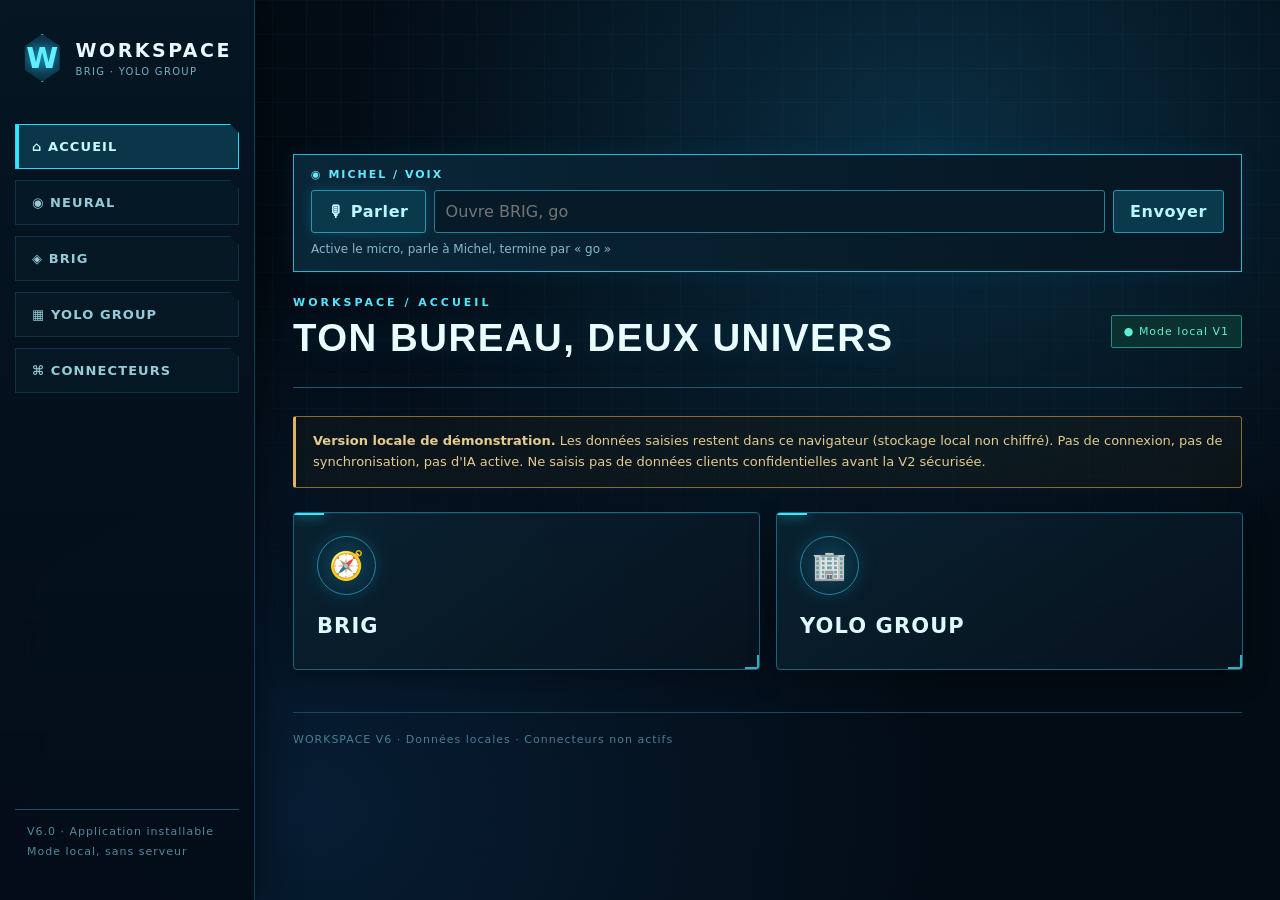
==== index.html @ 2a3d2e38 "Add files via upload" ====
<!doctype html><html lang="fr"><head><meta charset="UTF-8"><meta name="viewport" content="width=device-width,initial-scale=1"><meta name="theme-color" content="#132b39"><meta name="description" content="WORKSPACE — bureaux BRIG et YOLO GROUP"><link rel="manifest" href="manifest.webmanifest"><link rel="icon" href="icon.svg" type="image/svg+xml"><title>WORKSPACE</title><link rel="stylesheet" href="styles.css"></head><body><div id="app"></div><script src="app.js" defer></script></body></html>
---- styles.css ----
/* WORKSPACE // HUD EDITION — visual layer only, existing data and navigation preserved */
:root{font-family:Rajdhani, "Segoe UI",system-ui,sans-serif;color:#d8f8ff;background:#030b14;color-scheme:dark}
*{box-sizing:border-box}
body{margin:0;background:radial-gradient(ellipse at 72% 16%,#0a2d41 0%,transparent 45%),radial-gradient(ellipse at 24% 90%,#071d33 0%,transparent 48%),#030b14;min-height:100vh}
body:before{content:"";position:fixed;inset:0;pointer-events:none;background-image:linear-gradient(#35dfff09 1px,transparent 1px),linear-gradient(90deg,#35dfff09 1px,transparent 1px);background-size:34px 34px;mask-image:linear-gradient(to bottom,#000 10%,transparent 100%);z-index:0}
button,input,textarea,select{font:inherit}button{cursor:pointer}
button:focus-visible,input:focus-visible,textarea:focus-visible,[role=button]:focus-visible{outline:2px solid #2ce7ff;outline-offset:3px}
.shell{min-height:100vh;display:grid;grid-template-columns:255px minmax(0,1fr);position:relative;z-index:1}
aside{background:linear-gradient(180deg,#061724ed,#030c17f5);border-right:1px solid #1f8daa66;box-shadow:8px 0 35px #0006;padding:26px 15px;display:flex;flex-direction:column;gap:34px;backdrop-filter:blur(18px)}
.brand{display:flex;align-items:center;gap:13px;padding:8px 7px}
.mark{height:48px;width:48px;display:grid;place-items:center;clip-path:polygon(50% 0,93% 25%,93% 75%,50% 100%,7% 75%,7% 25%);background:#0b2c3e;border:1px solid #25d9ff;color:#61eeff;font-size:29px;font-weight:900;text-shadow:0 0 15px #26cfff}
.brand b{font-size:19px;letter-spacing:2.5px;color:#e6fbff}.brand small{display:block;color:#6db2c4;font-size:10px;letter-spacing:1.3px;margin-top:5px}
.nav{display:grid;gap:11px}.nav button{background:#061e2b77;border:1px solid #17546c77;color:#95cbd8;text-align:left;padding:14px 16px;clip-path:polygon(0 0,calc(100% - 9px) 0,100% 9px,100% 100%,0 100%);letter-spacing:1.1px;text-transform:uppercase;font-size:13px;font-weight:700;transition:.2s}
.nav button:hover,.nav button.active{color:#c9faff;background:#0b3548;border-color:#27d7f4;box-shadow:inset 3px 0 #34e5ff,0 0 22px #10d8ff18}
.aside-foot{margin-top:auto;font-size:11px;letter-spacing:1px;line-height:1.8;color:#4f8b9e;padding:12px;border-top:1px solid #1a5364}
main{padding:32px 38px;min-width:0;max-width:1550px;width:100%;margin:auto}
.top{display:flex;align-items:center;justify-content:space-between;gap:16px;margin-bottom:28px;padding-bottom:20px;border-bottom:1px solid #1c5a72}
.eyebrow{color:#4ce8ff;font-weight:800;letter-spacing:3px;font-size:11px;text-transform:uppercase}
.top h1{font-family:Rajdhani,"Segoe UI",sans-serif;font-size:clamp(27px,3vw,42px);font-weight:700;letter-spacing:1.5px;margin:7px 0;color:#e9fdff;text-transform:uppercase;text-shadow:0 0 30px #25cfff28}
.muted{color:#82b1c0}.small{font-size:13px}
.pill{font-size:11px;letter-spacing:1px;background:#0a302f;color:#60efd3;border:1px solid #238e82;border-radius:2px;padding:9px 12px;white-space:nowrap}
.grid{display:grid;grid-template-columns:repeat(3,minmax(0,1fr));gap:16px}.grid.two{grid-template-columns:repeat(2,minmax(0,1fr))}
.card{background:linear-gradient(145deg,#0b2433dc,#07131fef);border:1px solid #1c637b;border-radius:4px;padding:23px;box-shadow:inset 0 1px #62e5ff15,0 8px 28px #0005;position:relative;overflow:hidden}
.card:before{content:"";position:absolute;top:0;left:0;width:30px;height:2px;background:#39e7ff;box-shadow:0 0 12px #38e7ff}
.card:after{content:"";position:absolute;bottom:0;right:0;width:12px;height:12px;border-right:2px solid #3fe8ff;border-bottom:2px solid #3fe8ff;opacity:.75}
.click{cursor:pointer;transition:transform .2s,border-color .2s,box-shadow .2s}
.click:hover{transform:translateY(-4px);border-color:#42e7ff;box-shadow:0 0 28px #08dfff2c,inset 0 0 25px #09a4cc0b}
.icon{font-size:28px;background:radial-gradient(circle,#0d4459,#071d2c);border:1px solid #2489a4;width:59px;height:59px;border-radius:50%;display:grid;place-items:center;margin-bottom:19px;box-shadow:0 0 0 5px #0d496022,0 0 23px #09dfff1c}
.card h3{margin:6px 0 8px;font-size:20px;letter-spacing:.5px;color:#dcfaff}.card p{line-height:1.5;font-size:14px;color:#8ebdcb}
.arrow{color:#44e5ff;font-weight:800;margin-top:16px;letter-spacing:1px}
.section{margin:30px 0 16px;display:flex;justify-content:space-between;align-items:center;gap:10px}.section h2{font-size:20px;text-transform:uppercase;letter-spacing:1.5px;color:#d3faff;margin:0}
.btn{border:1px solid #2996b1;background:#0b394c;color:#b9f8ff;padding:11px 16px;border-radius:3px;font-weight:700;letter-spacing:.6px}.btn:hover{background:#12526a}.btn.alt{background:#0c2532;color:#b1d7e0}.btn.gold{background:#855f23;color:#fff0cb}.btn.danger{background:#3d1722;color:#ffb2b8;border-color:#743345}
.toolbar{display:flex;gap:9px;flex-wrap:wrap;align-items:center}.row{display:flex;gap:12px;align-items:center;justify-content:space-between}
.stat{font-size:39px;font-weight:800;color:#61eaff;text-shadow:0 0 20px #1cceff50;margin:8px 0}
.tag,.chip{display:inline-block;border:1px solid #215e73;border-radius:2px;padding:5px 8px;background:#102d3b;font-size:11px;color:#8bd9e8}
.notice{padding:14px 17px;background:#342a132b;border:1px solid #886b33;border-left:3px solid #e4b75e;border-radius:3px;color:#e5cb8e;font-size:13px;line-height:1.6;margin-bottom:24px}
.list{display:grid;gap:9px}.item{border:1px solid #21566b;border-radius:3px;background:#0b2230;padding:14px;display:flex;align-items:center;justify-content:space-between;gap:14px}.item .name{font-weight:700}.item small{display:block;color:#84b6c5;margin-top:4px}
.crumb{background:none;border:0;padding:0;color:#44e6ff;font-weight:700;margin-bottom:18px;letter-spacing:.7px}
.field{display:grid;gap:6px;margin:12px 0}.field label{font-size:12px;font-weight:700;color:#9bc9d6}.field input,.field select,.field textarea{width:100%;border:1px solid #32778e;border-radius:3px;padding:11px;background:#071b29;color:#e4faff}.field textarea{min-height:100px;resize:vertical}
.empty{padding:24px;border:1px dashed #29657a;border-radius:3px;text-align:center;color:#83b5c5;font-size:13px}.taskdone{text-decoration:line-through;color:#6d9baa}.stack{display:grid;gap:14px}.footer{margin-top:42px;color:#477f91;font-size:11px;letter-spacing:1px;border-top:1px solid #17485b;padding-top:20px}.hide{display:none}.metric{font-size:12px;color:#89c4d4;text-transform:uppercase;letter-spacing:1px}
input[type=checkbox]{accent-color:#26e1f7}
@media(max-width:950px){.grid{grid-template-columns:repeat(2,minmax(0,1fr))}main{padding:24px}}
@media(max-width:680px){.shell{display:block}aside{padding:12px;gap:12px;border-right:0;border-bottom:1px solid #1e7085}.brand{padding:2px 4px}.brand small{display:none}.nav{display:flex;overflow-x:auto;gap:6px}.nav button{white-space:nowrap;padding:11px;font-size:11px}.aside-foot{display:none}main{padding:20px 15px}.top h1{font-size:28px}.grid,.grid.two{grid-template-columns:1fr}.card{padding:19px}.top{align-items:flex-start}.pill{font-size:9px}.row{align-items:flex-start}.item{flex-wrap:wrap}}
@media(prefers-reduced-motion:reduce){*,*:before,*:after{animation:none!important;transition:none!important}}

/* HUD V3 motion + compact labels */
.card.click{transform-origin:center;transition:transform .22s cubic-bezier(.2,.8,.2,1),box-shadow .22s,border-color .22s;will-change:transform}
.card.click:hover,.card.click:focus-visible{transform:scale(1.055);z-index:3;box-shadow:0 0 34px #16dfff48,inset 0 0 20px #13d7ff18}
.nav button{transition:transform .2s,background .2s,box-shadow .2s;transform-origin:left center}
.nav button:hover{transform:scale(1.07)}
.card.click p,.card.click .arrow{display:none}
.card.click h3{font-size:21px;text-transform:uppercase;letter-spacing:1.1px}
.voicebar{padding:13px 17px;margin-bottom:24px;border:1px solid #1b7894;background:linear-gradient(90deg,#092739,#061521);box-shadow:0 0 25px #00bbff13;display:grid;gap:9px}
.voice-id{font-size:11px;letter-spacing:2px;color:#60e9ff;font-weight:800}
.voice-controls{display:flex;gap:8px;align-items:center}.voice-controls input{flex:1;min-width:0;background:#061a28;color:#e4faff;border:1px solid #287c93;border-radius:3px;padding:11px}
.voice-status{font-size:12px;color:#88b9c8;min-height:16px}
@media(max-width:680px){.card.click:hover{transform:scale(1.025)}.voice-controls{flex-wrap:wrap}.voice-controls input{flex-basis:100%;order:-1}}
@media(prefers-reduced-motion:reduce){.card.click:hover,.nav button:hover{transform:none}}

.voicebar{border-color:#2ab7d1}.voice-button{box-shadow:0 0 14px #24dfff2a}.tag{margin-top:8px}
.motion-launch{padding:80px 20px;text-align:center;border:1px solid #28778a;background:radial-gradient(circle,#0b364a,#071420 70%)}
.motion-launch{text-align:center;padding:70px 20px;border:1px solid #267e98;background:radial-gradient(circle,#0c3449,#06121f)}.motion-launch h2{color:#80edff;letter-spacing:3px;margin-bottom:30px}
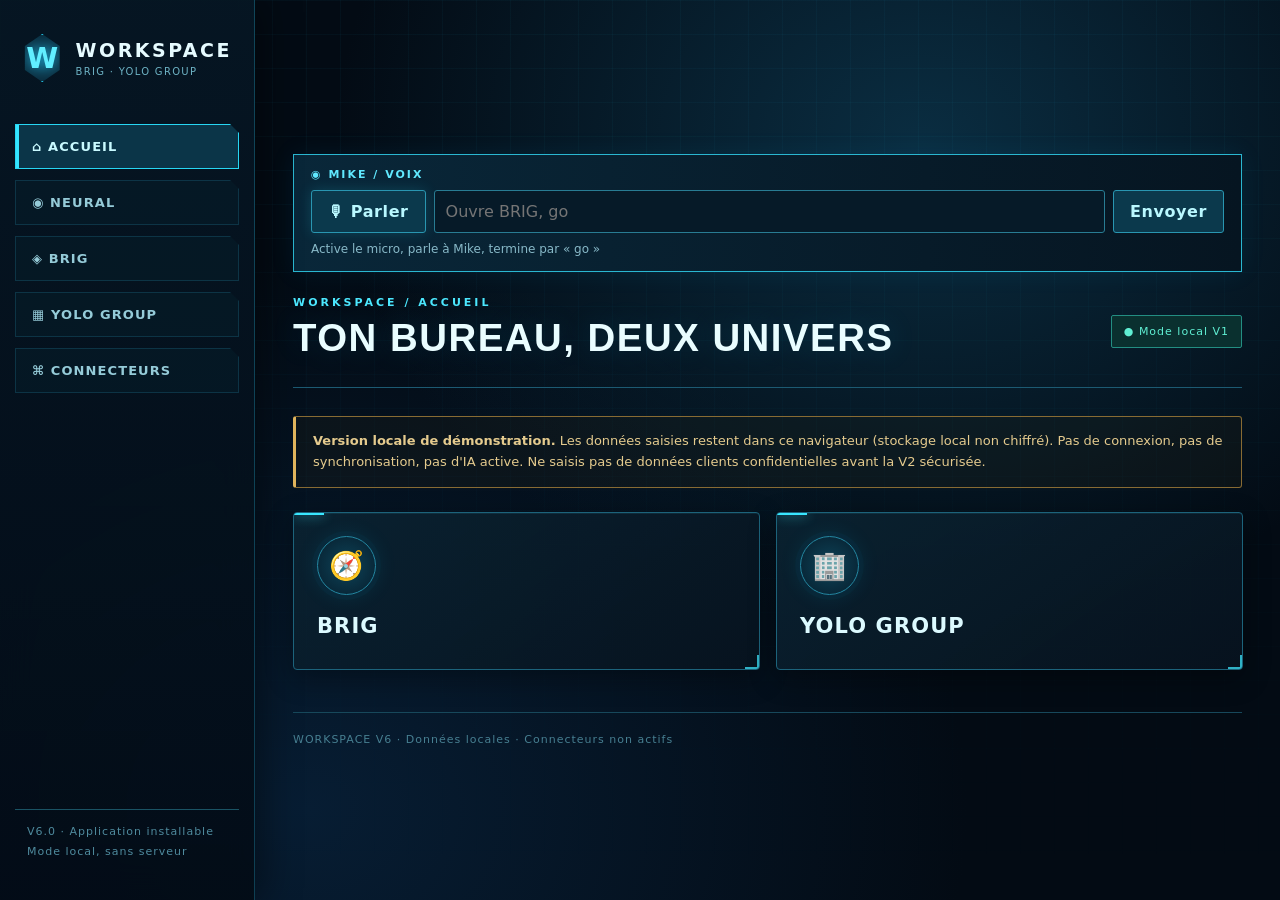
==== commit 5362c48a: "Forcer actualisation du cache après renommage Mike" ====
--- a/index.html
+++ b/index.html
@@ -1 +1 @@
-<!doctype html><html lang="fr"><head><meta charset="UTF-8"><meta name="viewport" content="width=device-width,initial-scale=1"><meta name="theme-color" content="#132b39"><meta name="description" content="WORKSPACE — bureaux BRIG et YOLO GROUP"><link rel="manifest" href="manifest.webmanifest"><link rel="icon" href="icon.svg" type="image/svg+xml"><title>WORKSPACE</title><link rel="stylesheet" href="styles.css"></head><body><div id="app"></div><script src="app.js" defer></script></body></html>
+<!doctype html><html lang="fr"><head><meta charset="UTF-8"><meta name="viewport" content="width=device-width,initial-scale=1"><meta name="theme-color" content="#132b39"><meta name="description" content="WORKSPACE — bureaux BRIG et YOLO GROUP"><link rel="manifest" href="manifest.webmanifest"><link rel="icon" href="icon.svg" type="image/svg+xml"><title>WORKSPACE</title><link rel="stylesheet" href="styles.css"></head><body><div id="app"></div><script src="app.js?v=mike2" defer></script></body></html>
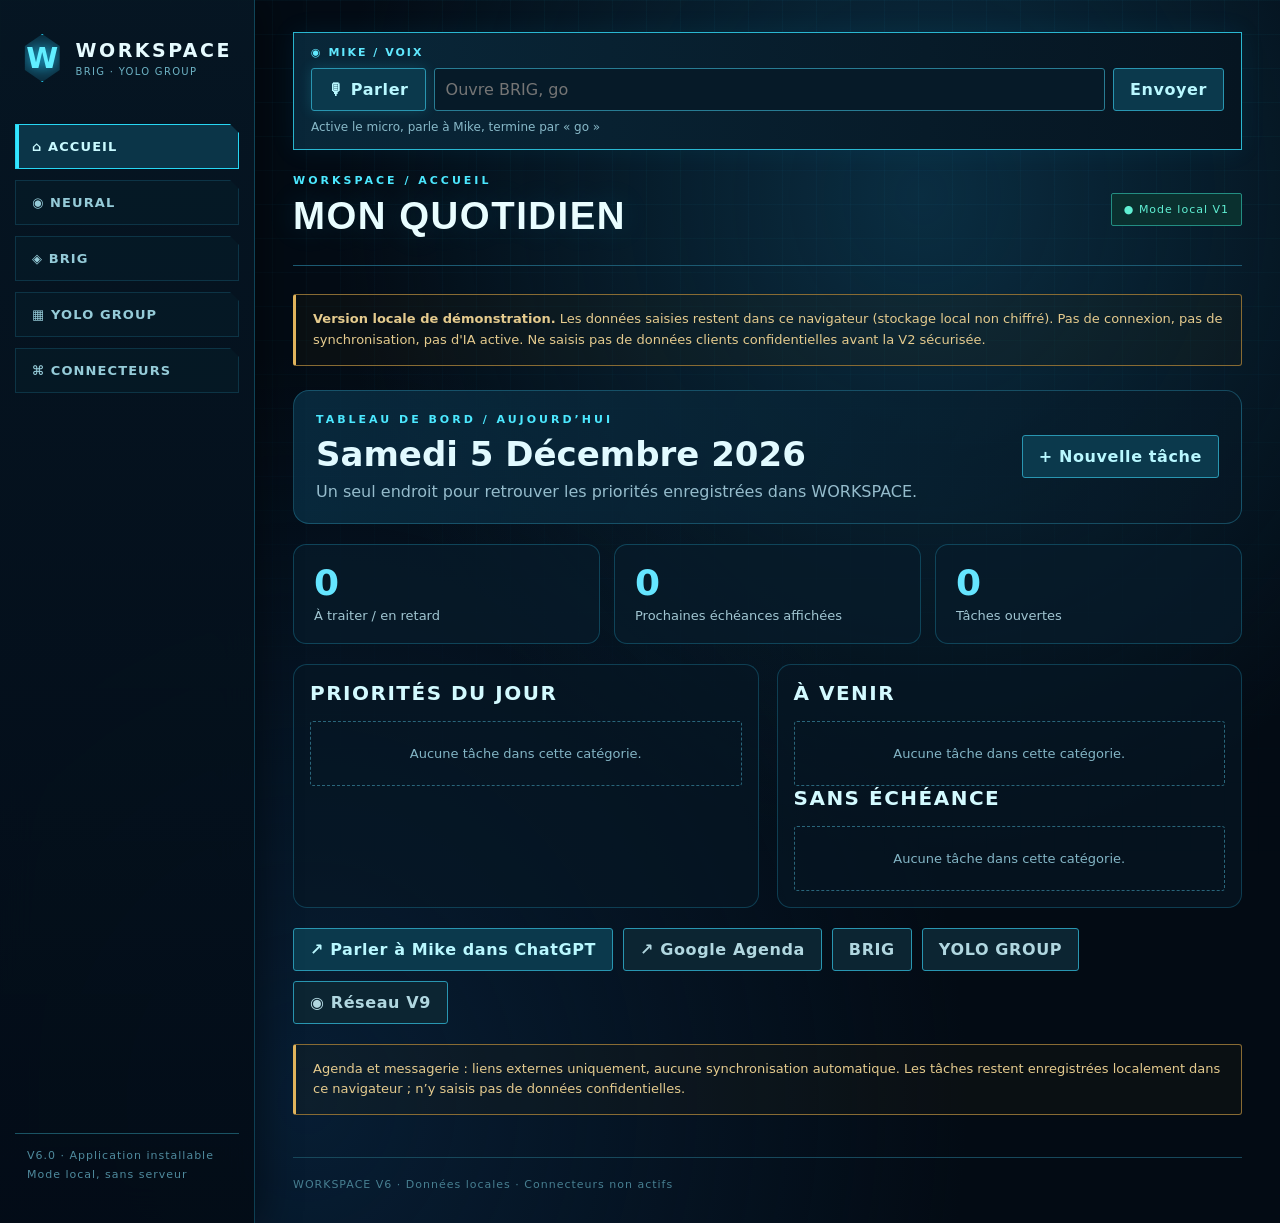
==== commit 5b142d6a: "Actualiser les ressources du tableau quotidien" ====
--- a/index.html
+++ b/index.html
@@ -1 +1 @@
-<!doctype html><html lang="fr"><head><meta charset="UTF-8"><meta name="viewport" content="width=device-width,initial-scale=1"><meta name="theme-color" content="#132b39"><meta name="description" content="WORKSPACE — bureaux BRIG et YOLO GROUP"><link rel="manifest" href="manifest.webmanifest"><link rel="icon" href="icon.svg" type="image/svg+xml"><title>WORKSPACE</title><link rel="stylesheet" href="styles.css"></head><body><div id="app"></div><script src="app.js?v=mike2" defer></script></body></html>
+<!doctype html><html lang="fr"><head><meta charset="UTF-8"><meta name="viewport" content="width=device-width,initial-scale=1"><meta name="theme-color" content="#132b39"><meta name="description" content="WORKSPACE — bureaux BRIG et YOLO GROUP"><link rel="manifest" href="manifest.webmanifest"><link rel="icon" href="icon.svg" type="image/svg+xml"><title>WORKSPACE</title><link rel="stylesheet" href="styles.css?v=daily1"></head><body><div id="app"></div><script src="app.js?v=daily1" defer></script></body></html>
--- a/styles.css
+++ b/styles.css
@@ -61,3 +61,19 @@
 .voicebar{border-color:#2ab7d1}.voice-button{box-shadow:0 0 14px #24dfff2a}.tag{margin-top:8px}
 .motion-launch{padding:80px 20px;text-align:center;border:1px solid #28778a;background:radial-gradient(circle,#0b364a,#071420 70%)}
 .motion-launch{text-align:center;padding:70px 20px;border:1px solid #267e98;background:radial-gradient(circle,#0c3449,#06121f)}.motion-launch h2{color:#80edff;letter-spacing:3px;margin-bottom:30px}
+
+/* Tableau de bord quotidien : extension de l'accueil, sans modifier NEURAL V9 */
+.daily-intro{display:flex;align-items:center;justify-content:space-between;gap:20px;flex-wrap:wrap;margin:16px 0 20px;padding:22px;border:1px solid #267e9980;border-radius:16px;background:linear-gradient(115deg,#0a3046cc,#071724bb)}
+.daily-intro h2{font-size:clamp(22px,3vw,34px);margin:8px 0;text-transform:capitalize;color:#e1faff}
+.daily-intro p{color:#95bccc;margin:0}
+.daily-stats{display:grid;grid-template-columns:repeat(3,minmax(0,1fr));gap:14px;margin:20px 0}
+.daily-stat{border:1px solid #1b718b80;background:#071c2bbd;border-radius:13px;padding:20px;display:flex;flex-direction:column;gap:7px}
+.daily-stat strong{font-size:36px;line-height:1;color:#65e5ff}
+.daily-stat span{color:#a1c6d2;font-size:13px}
+.daily-columns{display:grid;grid-template-columns:1fr 1fr;gap:18px;margin:18px 0}
+.daily-panel{min-width:0;border:1px solid #1b718b77;border-radius:14px;padding:16px;background:#061725aa}
+.daily-panel .section{margin-top:0}
+.daily-links{display:flex;flex-wrap:wrap;gap:10px;margin:20px 0}
+.daily-links a{text-decoration:none;display:inline-flex;align-items:center}
+@media(max-width:760px){.daily-columns{grid-template-columns:1fr}.daily-stats{grid-template-columns:1fr 1fr}.daily-intro{padding:16px}}
+@media(max-width:420px){.daily-stats{grid-template-columns:1fr}}
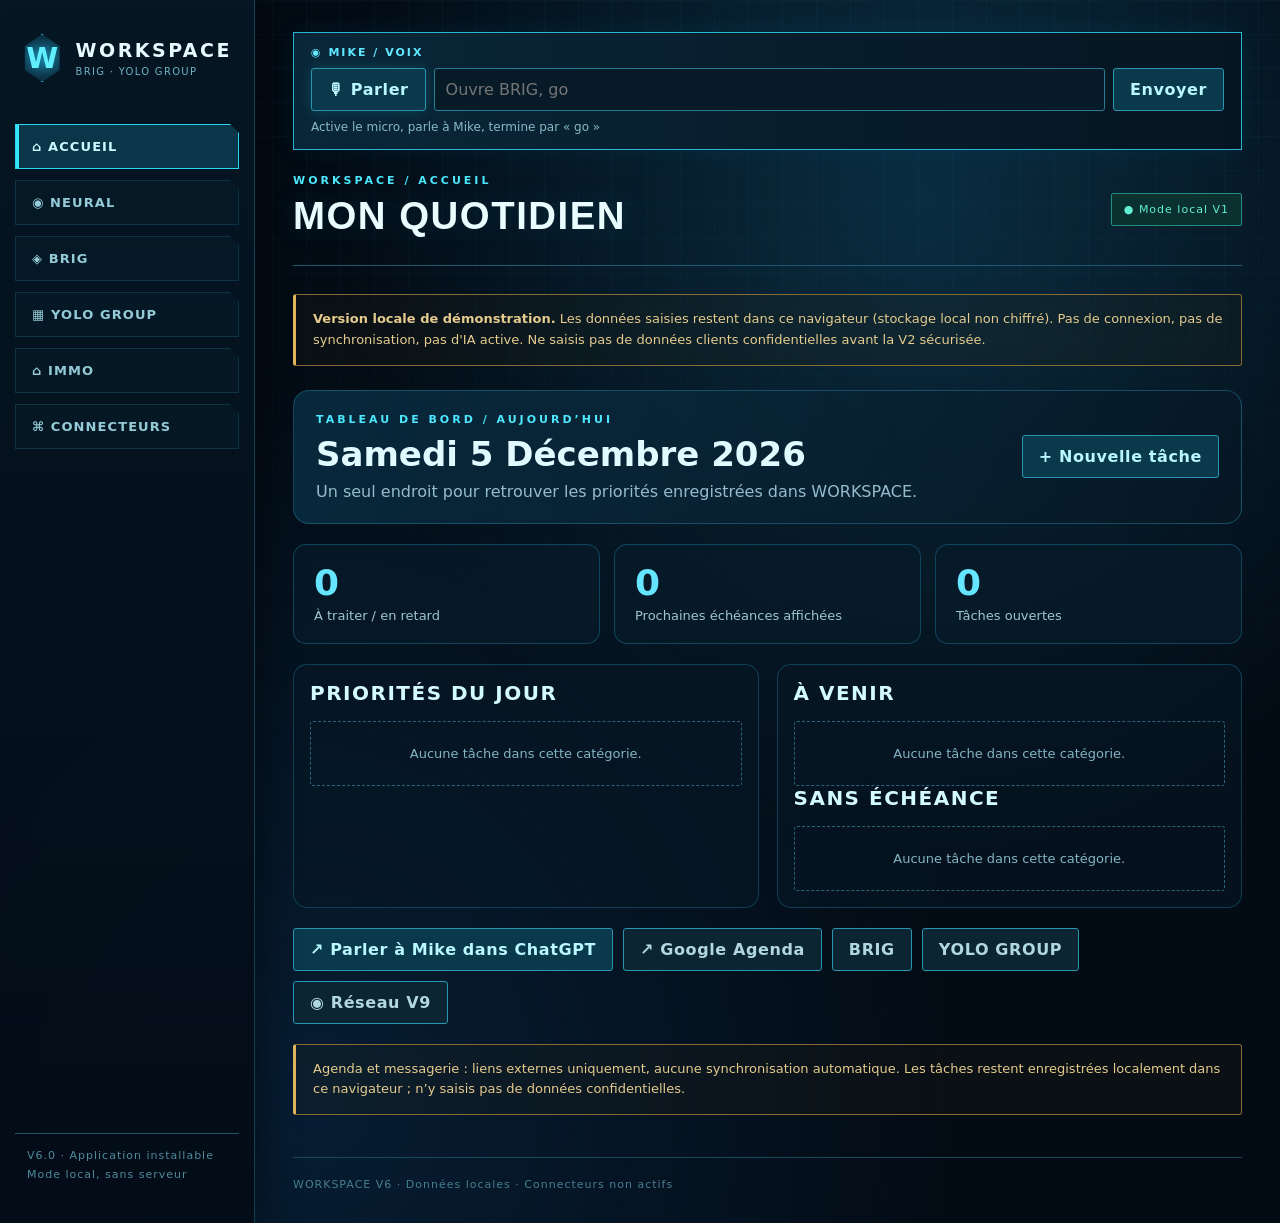
==== commit 1c3f0e60: "Publier navigation IMMO dans WORKSPACE" ====
--- a/index.html
+++ b/index.html
@@ -1 +1 @@
-<!doctype html><html lang="fr"><head><meta charset="UTF-8"><meta name="viewport" content="width=device-width,initial-scale=1"><meta name="theme-color" content="#132b39"><meta name="description" content="WORKSPACE — bureaux BRIG et YOLO GROUP"><link rel="manifest" href="manifest.webmanifest"><link rel="icon" href="icon.svg" type="image/svg+xml"><title>WORKSPACE</title><link rel="stylesheet" href="styles.css?v=daily1"></head><body><div id="app"></div><script src="app.js?v=daily1" defer></script></body></html>
+<!doctype html><html lang="fr"><head><meta charset="UTF-8"><meta name="viewport" content="width=device-width,initial-scale=1"><meta name="theme-color" content="#132b39"><meta name="description" content="WORKSPACE — bureaux BRIG et YOLO GROUP"><link rel="manifest" href="manifest.webmanifest"><link rel="icon" href="icon.svg" type="image/svg+xml"><title>WORKSPACE</title><link rel="stylesheet" href="styles.css?v=yolo-folders2"></head><body><div id="app"></div><script src="app.js?v=immo1" defer></script></body></html>
--- a/styles.css
+++ b/styles.css
@@ -77,3 +77,8 @@
 .daily-links a{text-decoration:none;display:inline-flex;align-items:center}
 @media(max-width:760px){.daily-columns{grid-template-columns:1fr}.daily-stats{grid-template-columns:1fr 1fr}.daily-intro{padding:16px}}
 @media(max-width:420px){.daily-stats{grid-template-columns:1fr}}
+
+/* Arborescence BRIG */
+.brig-folders{display:grid;gap:9px;margin-top:16px}.brig-folder{border:1px solid #28778a88;border-radius:10px;background:#081d2b;padding:0 13px}.brig-folder summary{cursor:pointer;padding:13px 3px;color:#c5f3ff;font-weight:600;list-style:none}.brig-folder summary::-webkit-details-marker{display:none}.brig-folder[open] summary{border-bottom:1px solid #28778a66}.brig-children{display:grid;gap:11px;padding:14px 8px 17px 24px;color:#b3d0db}
+
+.brig-folders{display:grid;gap:9px;margin-top:16px}.brig-folder{border:1px solid #28778a88;border-radius:10px;background:#081d2b;padding:0 13px}.brig-folder summary{cursor:pointer;padding:13px 3px;color:#c5f3ff;font-weight:600;list-style:none}.brig-folder[open] summary{border-bottom:1px solid #28778a66}.brig-children{display:grid;gap:11px;padding:14px 8px 17px 24px;color:#b3d0db}
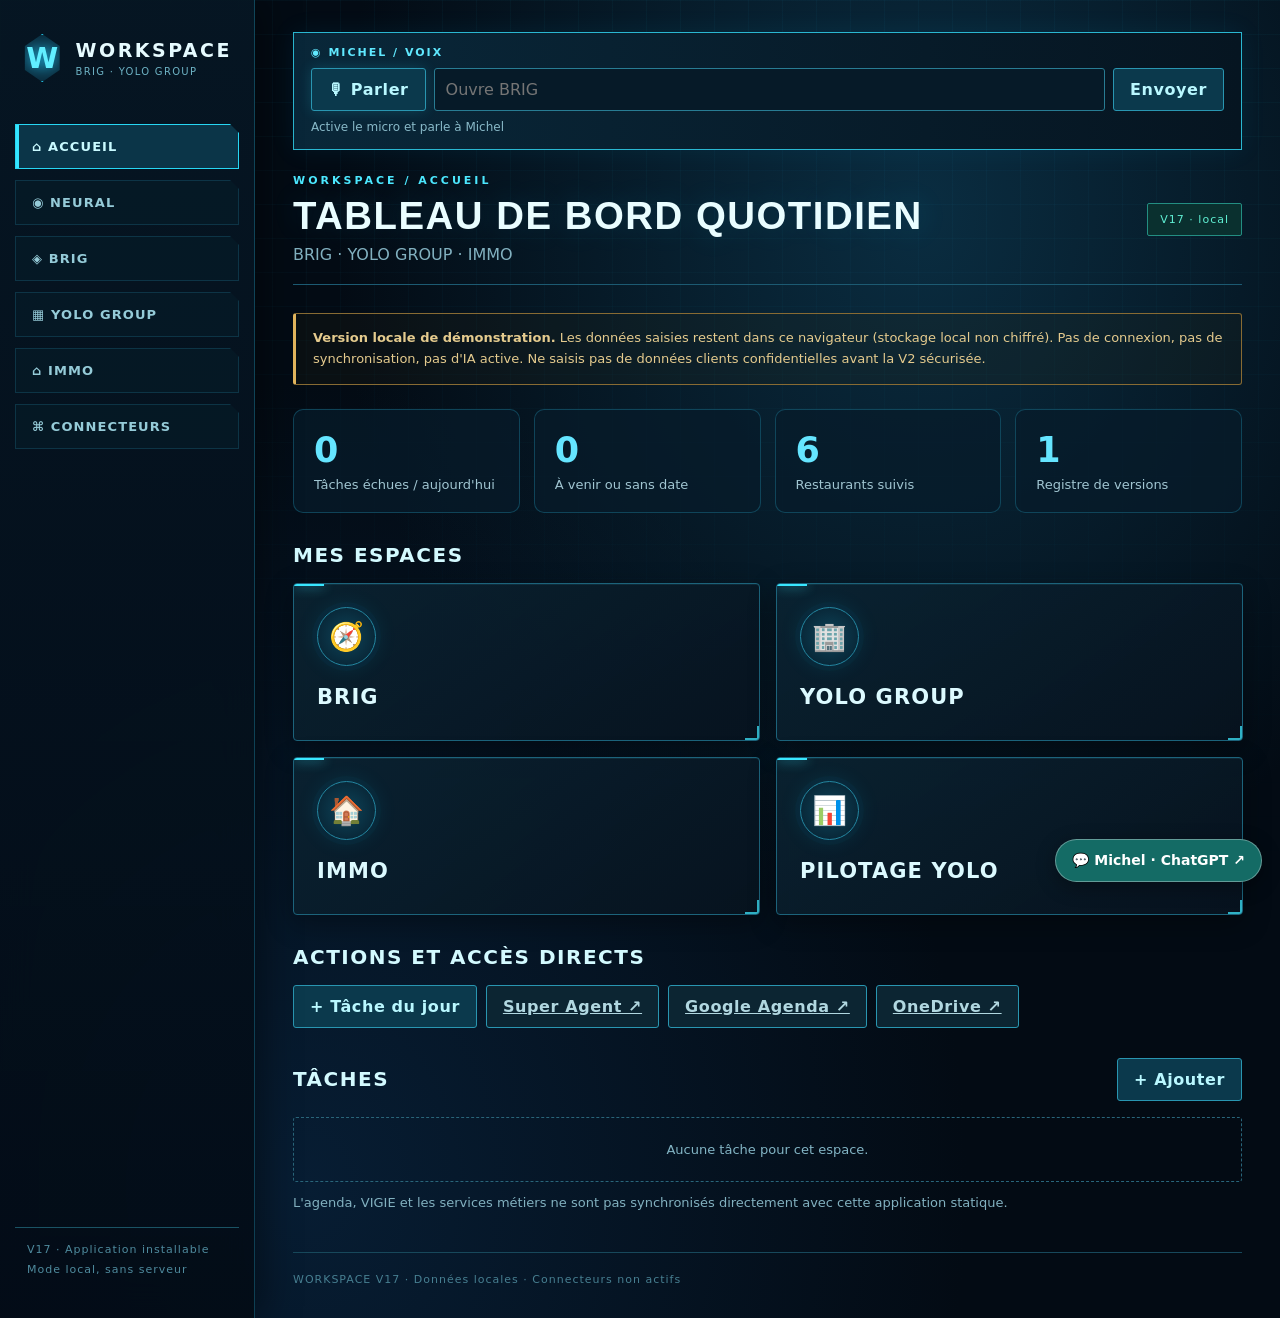
==== commit dd88cd76: "Add files via upload" ====
--- a/index.html
+++ b/index.html
@@ -1 +1 @@
-<!doctype html><html lang="fr"><head><meta charset="UTF-8"><meta name="viewport" content="width=device-width,initial-scale=1"><meta name="theme-color" content="#132b39"><meta name="description" content="WORKSPACE — bureaux BRIG et YOLO GROUP"><link rel="manifest" href="manifest.webmanifest"><link rel="icon" href="icon.svg" type="image/svg+xml"><title>WORKSPACE</title><link rel="stylesheet" href="styles.css?v=yolo-folders2"></head><body><div id="app"></div><script src="app.js?v=immo1" defer></script></body></html>
+<!doctype html><html lang="fr"><head><meta charset="UTF-8"><meta name="viewport" content="width=device-width,initial-scale=1"><meta name="theme-color" content="#132b39"><meta name="description" content="WORKSPACE — bureaux BRIG et YOLO GROUP"><link rel="manifest" href="manifest.webmanifest"><link rel="icon" href="icon.svg" type="image/svg+xml"><title>WORKSPACE</title><link rel="stylesheet" href="styles.css?v=17"><style id="michel-shortcut-style">.michel-shortcut{position:fixed;right:18px;bottom:18px;z-index:2147483000;display:flex;align-items:center;gap:9px;padding:12px 16px;border-radius:999px;background:#146b65;color:#fff!important;text-decoration:none!important;font:600 14px/1.2 system-ui,-apple-system,Segoe UI,sans-serif;box-shadow:0 5px 20px #0005;border:1px solid #ffffff55}.michel-shortcut:hover,.michel-shortcut:focus-visible{background:#0b504b;outline:2px solid #fff;outline-offset:2px}@media(max-width:600px){.michel-shortcut{right:12px;bottom:calc(12px + env(safe-area-inset-bottom));padding:11px 13px;font-size:13px}}</style></head><body><div id="app"></div><script src="app.js?v=17" defer></script><a class="michel-shortcut" href="https://chatgpt.com/" target="_blank" rel="noopener noreferrer" aria-label="Ouvrir Michel dans ChatGPT (nouvel onglet)" title="Ouvrir ChatGPT dans un nouvel onglet">💬 Michel · ChatGPT ↗</a></body></html>
--- a/styles.css
+++ b/styles.css
@@ -62,23 +62,5 @@
 .motion-launch{padding:80px 20px;text-align:center;border:1px solid #28778a;background:radial-gradient(circle,#0b364a,#071420 70%)}
 .motion-launch{text-align:center;padding:70px 20px;border:1px solid #267e98;background:radial-gradient(circle,#0c3449,#06121f)}.motion-launch h2{color:#80edff;letter-spacing:3px;margin-bottom:30px}
 
-/* Tableau de bord quotidien : extension de l'accueil, sans modifier NEURAL V9 */
-.daily-intro{display:flex;align-items:center;justify-content:space-between;gap:20px;flex-wrap:wrap;margin:16px 0 20px;padding:22px;border:1px solid #267e9980;border-radius:16px;background:linear-gradient(115deg,#0a3046cc,#071724bb)}
-.daily-intro h2{font-size:clamp(22px,3vw,34px);margin:8px 0;text-transform:capitalize;color:#e1faff}
-.daily-intro p{color:#95bccc;margin:0}
-.daily-stats{display:grid;grid-template-columns:repeat(3,minmax(0,1fr));gap:14px;margin:20px 0}
-.daily-stat{border:1px solid #1b718b80;background:#071c2bbd;border-radius:13px;padding:20px;display:flex;flex-direction:column;gap:7px}
-.daily-stat strong{font-size:36px;line-height:1;color:#65e5ff}
-.daily-stat span{color:#a1c6d2;font-size:13px}
-.daily-columns{display:grid;grid-template-columns:1fr 1fr;gap:18px;margin:18px 0}
-.daily-panel{min-width:0;border:1px solid #1b718b77;border-radius:14px;padding:16px;background:#061725aa}
-.daily-panel .section{margin-top:0}
-.daily-links{display:flex;flex-wrap:wrap;gap:10px;margin:20px 0}
-.daily-links a{text-decoration:none;display:inline-flex;align-items:center}
-@media(max-width:760px){.daily-columns{grid-template-columns:1fr}.daily-stats{grid-template-columns:1fr 1fr}.daily-intro{padding:16px}}
-@media(max-width:420px){.daily-stats{grid-template-columns:1fr}}
-
-/* Arborescence BRIG */
-.brig-folders{display:grid;gap:9px;margin-top:16px}.brig-folder{border:1px solid #28778a88;border-radius:10px;background:#081d2b;padding:0 13px}.brig-folder summary{cursor:pointer;padding:13px 3px;color:#c5f3ff;font-weight:600;list-style:none}.brig-folder summary::-webkit-details-marker{display:none}.brig-folder[open] summary{border-bottom:1px solid #28778a66}.brig-children{display:grid;gap:11px;padding:14px 8px 17px 24px;color:#b3d0db}
-
-.brig-folders{display:grid;gap:9px;margin-top:16px}.brig-folder{border:1px solid #28778a88;border-radius:10px;background:#081d2b;padding:0 13px}.brig-folder summary{cursor:pointer;padding:13px 3px;color:#c5f3ff;font-weight:600;list-style:none}.brig-folder[open] summary{border-bottom:1px solid #28778a66}.brig-children{display:grid;gap:11px;padding:14px 8px 17px 24px;color:#b3d0db}
+/* V17 — compléments consolidés, sans altérer la direction graphique V16 */
+.card p{line-height:1.55}.card a{color:inherit;text-decoration:none}.card.click[href]{display:block;text-decoration:none;color:inherit}.card .toolbar{margin-top:12px}.top .muted{margin:6px 0 0}.team-label{display:grid;gap:10px;color:#b6dbe7}.team-count{min-width:0;max-width:150px;padding:9px 12px;background:#061724;border:1px solid #38798c;border-radius:5px;color:#e8fbff}.team-result{margin-top:13px;color:#6ee9ff;font-weight:700}.daily-stats{display:grid;grid-template-columns:repeat(4,minmax(0,1fr));gap:14px;margin:22px 0}.daily-stat{border:1px solid #1b718b80;background:#071c2bbd;border-radius:10px;padding:20px;display:flex;flex-direction:column;gap:7px}.daily-stat strong{font-size:35px;color:#65e5ff}.daily-stat span{font-size:13px;color:#a1c6d2}@media(max-width:870px){.daily-stats{grid-template-columns:1fr 1fr}}@media(max-width:450px){.daily-stats{grid-template-columns:1fr}}
